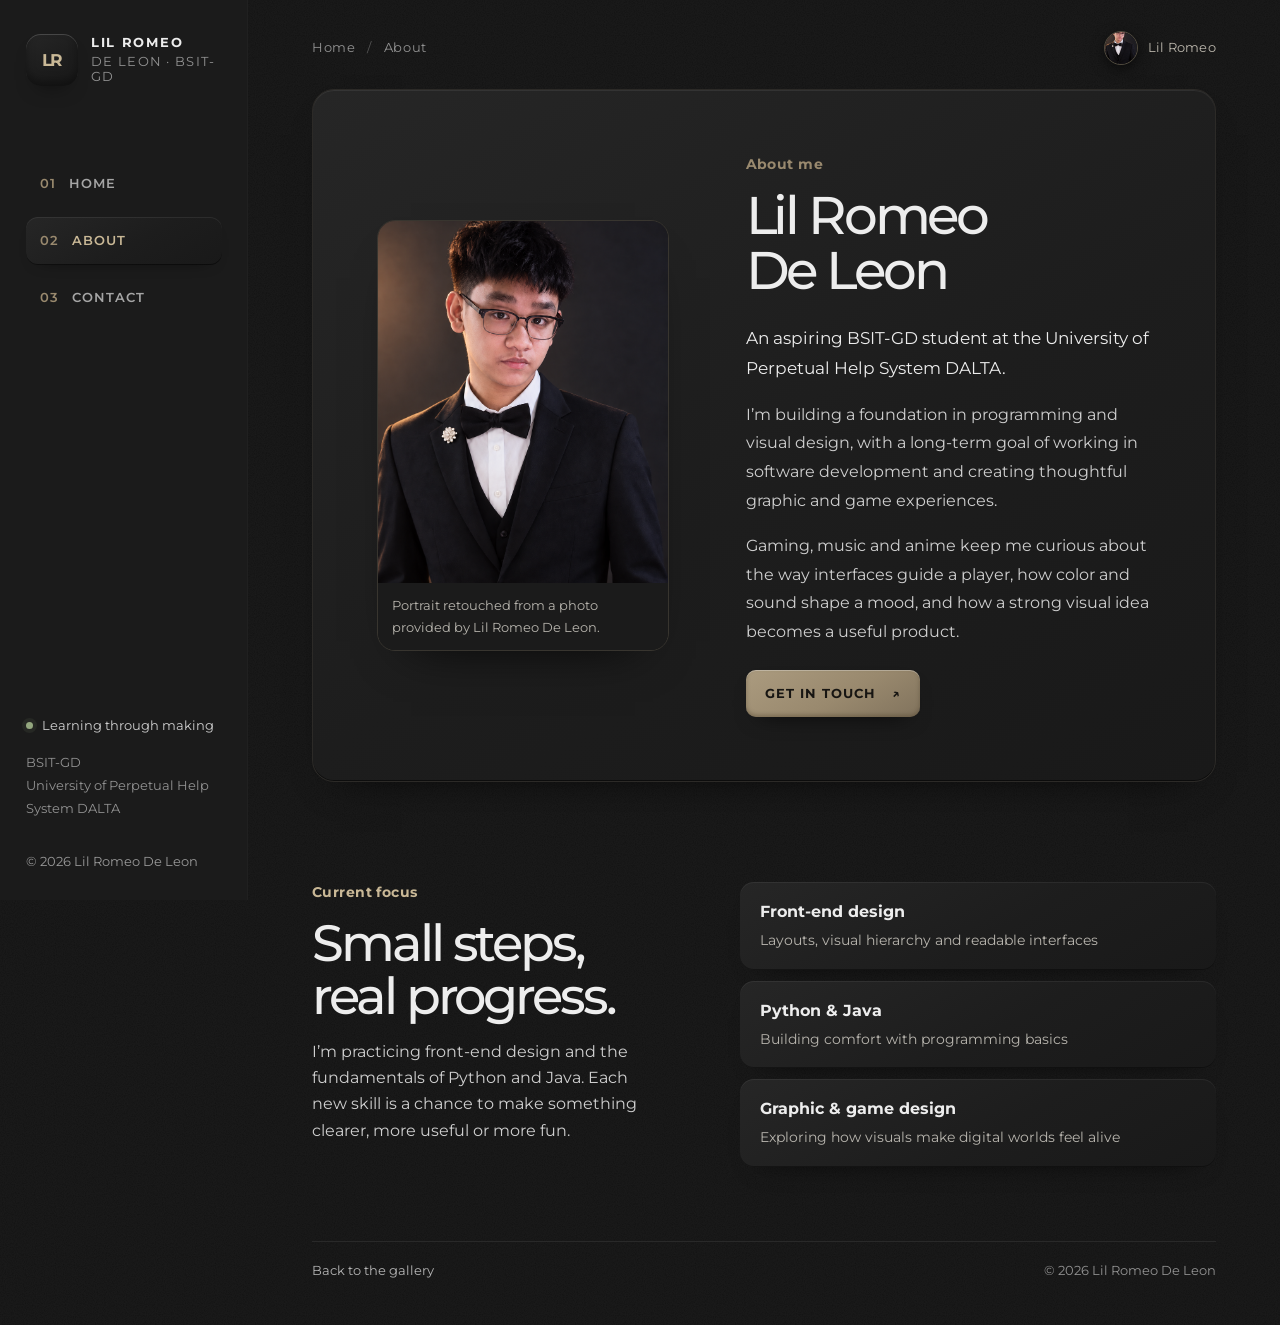
==== about/index.html @ e78fa307 "Build Lil Romeo De Leon portfolio" ====
<!doctype html>
<html lang="en">
<head>
  <meta charset="utf-8"><meta name="viewport" content="width=device-width, initial-scale=1"><meta name="theme-color" content="#121212">
  <meta name="description" content="Meet Lil Romeo De Leon, a BSIT-GD student at UPHSD exploring software and graphic design.">
  <meta property="og:type" content="website"><meta property="og:url" content="https://unorfl.github.io/DeLeonPortfolio/about/"><meta property="og:title" content="About — Lil Romeo De Leon"><meta property="og:description" content="An aspiring IT student learning through code, design and play.">
  <meta property="og:image" content="https://unorfl.github.io/DeLeonPortfolio/assets/images/lil-romeo-portrait.png"><meta property="og:image:alt" content="Lil Romeo De Leon looking directly at the camera">
  <meta name="twitter:card" content="summary_large_image"><meta name="twitter:image" content="https://unorfl.github.io/DeLeonPortfolio/assets/images/lil-romeo-portrait.png">
  <title>About — Lil Romeo De Leon</title>
  <link rel="icon" href="../assets/images/favicon.svg" type="image/svg+xml"><link rel="preconnect" href="https://fonts.googleapis.com"><link rel="preconnect" href="https://fonts.gstatic.com" crossorigin><link href="https://fonts.googleapis.com/css2?family=Montserrat:wght@400;500;600;700&display=swap" rel="stylesheet"><link rel="stylesheet" href="../assets/css/site.css">
</head>
<body>
  <a class="skip-link" href="#main">Skip to content</a>
  <div class="layout"><aside class="sidebar">
    <div class="sidebar-top"><a class="brand" href="../home/" aria-label="Lil Romeo De Leon, gallery home"><span class="brand-mark"><span class="brand-initials">LR</span></span><span class="brand-copy"><strong>LIL ROMEO</strong><small>DE LEON · BSIT-GD</small></span></a><button class="menu-toggle" type="button" aria-expanded="false" aria-controls="site-nav" aria-label="Open navigation"><span></span><span></span></button></div>
    <nav class="nav" id="site-nav" aria-label="Main navigation"><a class="nav-link" href="../home/"><span class="nav-number">01</span> Home</a><a class="nav-link active" href="../about/" aria-current="page"><span class="nav-number">02</span> About</a><a class="nav-link" href="../contact/"><span class="nav-number">03</span> Contact</a></nav>
    <div class="sidebar-bottom"><p class="availability"><span class="status-dot"></span> Learning through making</p><p class="sidebar-note">BSIT-GD<br>University of Perpetual Help System DALTA</p><span class="sidebar-copyright">© 2026 Lil Romeo De Leon</span></div>
  </aside>
  <main id="main" class="main-content page-main">
    <header class="topline"><span class="breadcrumb"><a href="../home/">Home</a> <span>/</span> About</span><a class="top-profile" href="../about/" aria-label="About Lil Romeo De Leon"><img src="../assets/images/lil-romeo-portrait.png" alt=""><span>Lil Romeo</span></a></header>
    <section class="about-hero about-hero-romeo clay-panel" data-reveal>
      <figure class="about-visual" data-reveal><img src="../assets/images/lil-romeo-portrait.png" alt="Lil Romeo De Leon in a black suit, looking directly at the camera" loading="eager"><figcaption>Portrait retouched from a photo provided by Lil Romeo De Leon.</figcaption></figure>
      <div class="about-copy" data-reveal><p class="eyebrow" data-reveal>About me</p><h1 data-reveal>Lil Romeo De Leon</h1>
        <p class="about-lede" data-reveal>An aspiring BSIT-GD student at the University of Perpetual Help System DALTA.</p>
        <p data-reveal>I’m building a foundation in programming and visual design, with a long-term goal of working in software development and creating thoughtful graphic and game experiences.</p>
        <p data-reveal>Gaming, music and anime keep me curious about the way interfaces guide a player, how color and sound shape a mood, and how a strong visual idea becomes a useful product.</p>
        <a class="button button-gold" data-reveal href="../contact/">Get in touch <span aria-hidden="true">↗</span></a>
      </div>
    </section>
    <section class="romeo-focus" data-reveal aria-labelledby="focus-title"><div><p class="eyebrow" data-reveal>Current focus</p><h2 data-reveal id="focus-title">Small steps, real progress.</h2><p data-reveal>I’m practicing front-end design and the fundamentals of Python and Java. Each new skill is a chance to make something clearer, more useful or more fun.</p></div>
      <div class="focus-list"><div data-reveal><strong>Front-end design</strong><span>Layouts, visual hierarchy and readable interfaces</span></div><div data-reveal><strong>Python &amp; Java</strong><span>Building comfort with programming basics</span></div><div data-reveal><strong>Graphic &amp; game design</strong><span>Exploring how visuals make digital worlds feel alive</span></div></div>
    </section>
    <footer class="site-footer"><a class="footer-name" href="../home/">Back to the gallery</a><p>© 2026 Lil Romeo De Leon</p></footer>
  </main></div><script src="../assets/js/site.js" defer></script>
</body>
</html>
---- assets/css/site.css ----
:root {
  color-scheme: dark;
  --bg: #121212;
  --side: #1b1b1b;
  --surface: #1c1c1c;
  --line: #292929;
  --text: #ededed;
  --soft: #cfcfcf;
  --muted: #a5a5a5;
  --dim: #929292;
  --accent: #99896e;
  --accent-hi: #c9b896;
  --clay-bg: linear-gradient(150deg, #262626 0%, #1d1d1d 55%, #191919 100%);
  --clay-shadow: inset 0 1px 0 rgba(255,255,255,.07), inset 0 -1px 0 rgba(0,0,0,.55), 0 18px 40px -28px rgba(0,0,0,.9);
  --clay-gold: linear-gradient(150deg, #ab9b7f 0%, #99896e 55%, #81735d 100%);
  --ease: cubic-bezier(.2,.7,.2,1);
  --gutter: clamp(22px, 5vw, 76px);
}

* { box-sizing: border-box; }
html { min-width: 320px; scroll-behavior: smooth; background: var(--bg); }
body {
  min-width: 320px;
  margin: 0;
  color: var(--text);
  background-color: var(--bg);
  background-image: url("data:image/svg+xml,%3Csvg xmlns='http://www.w3.org/2000/svg' width='160' height='160'%3E%3Cfilter id='n'%3E%3CfeTurbulence type='fractalNoise' baseFrequency='.9' numOctaves='2' stitchTiles='stitch'/%3E%3CfeColorMatrix values='0 0 0 0 1 0 0 0 0 1 0 0 0 0 1 0 0 0 .045 0'/%3E%3C/filter%3E%3Crect width='100%25' height='100%25' filter='url(%23n)'/%3E%3C/svg%3E");
  font-family: Montserrat, system-ui, sans-serif;
  font-size: 16px;
  line-height: 1.65;
  -webkit-font-smoothing: antialiased;
}
a { color: inherit; text-decoration: none; }
button { color: inherit; font: inherit; }
img { display: block; max-width: 100%; }
::selection { color: var(--bg); background: var(--accent-hi); }
:focus-visible { outline: 2px solid var(--accent-hi); outline-offset: 4px; }
.skip-link { position: fixed; z-index: 1000; top: 12px; left: 12px; padding: 10px 15px; transform: translateY(-160%); background: var(--accent-hi); color: #171512; border-radius: 8px; }
.skip-link:focus { transform: translateY(0); }

/* The shared frame, warm-metal accent and soft clay surfaces follow Carl's visual reference. */
.layout { min-height: 100vh; }
.sidebar {
  position: fixed;
  inset: 0 auto 0 0;
  z-index: 20;
  width: 248px;
  display: flex;
  flex-direction: column;
  padding: 34px 26px 26px;
  background: var(--side);
  box-shadow: inset -1px 0 0 rgba(255,255,255,.025);
}
.brand { display: flex; align-items: center; gap: 13px; min-width: 0; }
.brand-mark {
  width: 52px; height: 52px; flex: 0 0 auto;
  display: grid; place-items: center;
  border-radius: 15px;
  color: var(--accent-hi);
  background: var(--clay-bg);
  box-shadow: inset 0 1px 0 rgba(255,255,255,.17), inset 0 -5px 8px rgba(0,0,0,.36), 0 11px 23px -16px #000;
  font-size: 15px; font-weight: 700; letter-spacing: -.06em;
}
.brand-copy { display: grid; gap: 3px; line-height: 1.2; }
.brand-copy strong { font-size: 13px; letter-spacing: .13em; }
.brand-copy small { color: var(--dim); font-size: 13px; letter-spacing: .1em; }
.nav { display: grid; gap: 9px; margin-top: 74px; }
.nav-link {
  display: flex; align-items: center; gap: 13px;
  min-height: 48px; padding: 0 14px;
  color: var(--muted); border-radius: 12px;
  font-size: 13px; font-weight: 600; letter-spacing: .08em; text-transform: uppercase;
  transition: color .2s ease, background .2s ease, transform .2s ease, box-shadow .2s ease;
}
.nav-link:hover { color: var(--text); background: #222; transform: translateX(2px); }
.nav-link.active { color: var(--accent-hi); background: var(--clay-bg); box-shadow: inset 0 1px 0 rgba(255,255,255,.07), inset 0 -1px 0 rgba(0,0,0,.55), 0 7px 18px -15px #000; }
.nav-number { color: var(--accent); font-size: 13px; letter-spacing: .08em; }
.sidebar-bottom { margin-top: auto; }
.availability { display: flex; align-items: center; gap: 9px; margin: 0 0 15px; color: var(--soft); font-size: 13px; }
.status-dot { width: 7px; height: 7px; border-radius: 50%; background: #94a77f; box-shadow: 0 0 0 4px rgba(148,167,127,.09); }
.sidebar-note { margin: 0 0 28px; color: var(--dim); font-size: 13px; line-height: 1.75; }
.sidebar-copyright { color: #999; font-size: 13px; }
.menu-toggle { display: none; }

.main-content { max-width: 1800px; min-width: 0; margin-left: 248px; padding: 31px var(--gutter) 44px; }
.topline { display: flex; justify-content: space-between; align-items: center; gap: 18px; margin-bottom: 24px; min-height: 22px; color: var(--dim); font-size: 13px; letter-spacing: .05em; }
.breadcrumb span { padding: 0 8px; color: #555; }
.breadcrumb a:hover { color: var(--accent-hi); }
.topline-note { color: #8b8b8b; }
.clay-panel { background: var(--clay-bg); border: 1px solid #2c2a27; box-shadow: var(--clay-shadow); }

.hero { min-height: min(65vh, 610px); position: relative; display: flex; align-items: end; overflow: hidden; border-radius: 23px; isolation: isolate; }
.hero-image { position: absolute; z-index: -2; inset: 0; width: 100%; height: 100%; object-fit: cover; object-position: center 46%; }
.hero-shade { position: absolute; z-index: -1; inset: 0; background: linear-gradient(90deg, rgba(8,8,8,.89) 0%, rgba(8,8,8,.63) 42%, rgba(8,8,8,.1) 100%), linear-gradient(0deg, rgba(8,8,8,.55), transparent 55%); }
.hero-copy { max-width: 720px; padding: clamp(30px, 5.5vw, 78px); }
.eyebrow { margin: 0 0 13px; color: var(--accent-hi); font-size: 13px; font-weight: 700; letter-spacing: .12em; line-height: 1.5; }
.hero h1 { max-width: none; margin: 0; font-size: clamp(44px, 5.2vw, 72px); font-weight: 500; letter-spacing: -.065em; line-height: .99; white-space: nowrap; }
.hero-subtitle { max-width: 440px; margin: 20px 0 25px; color: #d2d2d2; font-size: clamp(16px, 1.35vw, 18px); }
.button { min-height: 47px; display: inline-flex; align-items: center; justify-content: center; gap: 16px; padding: 0 19px; border: 0; border-radius: 10px; font-size: 13px; font-weight: 700; letter-spacing: .08em; text-transform: uppercase; transition: transform .2s var(--ease), box-shadow .2s ease, filter .2s ease; }
.button:hover { transform: translateY(-2px); filter: brightness(1.06); }
.button-gold { color: #171512; background: var(--clay-gold); box-shadow: inset 0 1px 0 rgba(255,255,255,.3), inset 0 -2px 4px rgba(72,59,38,.42), 0 10px 24px -15px #000; }
.hero-credit { position: absolute; right: 20px; bottom: 18px; color: #dedede; font-size: 13px; }
.hero-credit:hover { color: white; }

.gallery-section { padding-top: clamp(66px, 8vw, 108px); }
.section-heading { display: grid; grid-template-columns: minmax(0,1fr) minmax(240px,.72fr); align-items: end; gap: 38px; margin-bottom: 28px; }
.section-heading .eyebrow { color: var(--accent); }
.section-heading h2, .about-copy h1, .contact-intro h1 { margin: 0; font-size: clamp(34px, 4.15vw, 57px); font-weight: 500; letter-spacing: -.06em; line-height: 1.04; text-wrap: balance; }
.section-intro { max-width: 420px; margin: 0 0 3px; color: var(--soft); font-size: 16px; line-height: 1.7; }
.filters { display: flex; flex-wrap: wrap; gap: 9px; margin: 0 0 24px; }
.filter-button { display: inline-flex; align-items: center; gap: 10px; min-height: 39px; padding: 0 14px; border: 1px solid #33302b; border-radius: 11px; color: #c1c1c1; background: var(--clay-bg); box-shadow: inset 0 1px 0 rgba(255,255,255,.06), 0 5px 13px -12px #000; font-size: 13px; font-weight: 600; cursor: pointer; transition: border-color .18s, color .18s, transform .18s, background .18s; }
.filter-button span { color: #999; font-size: 13px; }
.filter-button:hover { transform: translateY(-1px); color: var(--text); border-color: #574f41; }
.filter-button.active { color: #171512; border-color: transparent; background: var(--clay-gold); box-shadow: inset 0 1px 0 rgba(255,255,255,.28), inset 0 -2px 4px rgba(72,59,38,.3), 0 7px 17px -12px #000; }
.filter-button.active span { color: #352f25; }
.gallery-grid { display: grid; grid-template-columns: repeat(3, minmax(0,1fr)); grid-auto-rows: minmax(175px, 18vw); grid-auto-flow: dense; gap: 16px; }
.gallery-item { position: relative; min-width: 0; min-height: 195px; overflow: hidden; padding: 0; border: 1px solid #2e2c28; border-radius: 18px; background: var(--clay-bg); box-shadow: inset 0 1px 0 rgba(255,255,255,.07), 0 13px 30px -22px #000; cursor: zoom-in; text-align: left; isolation: isolate; transition: transform .28s var(--ease), border-color .25s ease, box-shadow .25s ease; }
.gallery-item:hover { z-index: 1; transform: translateY(-3px); border-color: #645742; box-shadow: inset 0 1px 0 rgba(255,255,255,.11), 0 18px 36px -23px #000; }
.gallery-item img { position: absolute; inset: 0; width: 100%; height: 100%; object-fit: cover; transition: transform .55s var(--ease), filter .3s ease; }
.gallery-item:hover img { transform: scale(1.045); }
.gallery-item::after { content: ""; position: absolute; inset: 42% 0 0; z-index: 0; pointer-events: none; background: linear-gradient(transparent, rgba(8,8,8,.83)); opacity: .93; }
.item-wide { grid-column: span 2; }
.item-tall { grid-row: span 2; }
.image-open { position: absolute; z-index: 1; top: 13px; right: 13px; width: 31px; height: 31px; display: grid; place-items: center; border: 1px solid rgba(255,255,255,.18); border-radius: 10px; color: white; background: rgba(18,18,18,.86); opacity: 0; transform: translateY(4px); transition: opacity .2s, transform .2s; }
.gallery-item:hover .image-open, .gallery-item:focus-visible .image-open { opacity: 1; transform: none; }
.image-caption { position: absolute; z-index: 1; inset: auto 17px 14px; display: grid; gap: 2px; }
.image-caption strong { color: #f3f3f3; font-size: 13px; font-weight: 600; }
.image-caption small { color: #dedede; font-size: 13px; }
.gallery-item[hidden] { display: none; }
.gallery-footnote { margin: 21px 0 0; color: #a1a1a1; font-size: 13px; }
.site-footer { display: flex; justify-content: space-between; gap: 18px; align-items: center; margin-top: 74px; padding-top: 18px; border-top: 1px solid #292929; color: #929292; font-size: 13px; }
.site-footer p { margin: 0; }
.footer-name { color: #b5b5b5; }
.footer-name:hover { color: var(--accent-hi); }

.page-main { min-height: 100vh; display: flex; flex-direction: column; }
.about-hero { display: grid; grid-template-columns: minmax(200px,.65fr) minmax(0,1fr); gap: clamp(32px, 6vw, 86px); align-items: center; min-height: 560px; padding: clamp(32px, 5vw, 72px); border-radius: 22px; }
.about-visual { width: min(100%, 360px); margin: auto; overflow: hidden; border: 1px solid #38352f; border-radius: 18px; background: #1a1a1a; box-shadow: inset 0 1px 0 rgba(255,255,255,.08), 0 24px 50px -34px #000; }
.about-visual img { display: block; width: 100%; height: auto; }
.contact-visual::after { content: ""; position: absolute; inset: 55% 0 0; background: linear-gradient(transparent, rgba(0,0,0,.78)); pointer-events: none; }
.about-visual figcaption, .contact-visual figcaption { position: absolute; z-index: 1; right: 15px; bottom: 13px; left: 15px; color: #eee; font-size: 13px; }
.about-visual a, .contact-visual a { color: var(--accent-hi); }
.about-copy { max-width: 690px; }
.about-copy .eyebrow, .contact-intro .eyebrow { color: var(--accent); }
.about-copy h1 { margin-bottom: 24px; }
.about-copy p:not(.eyebrow) { max-width: 630px; color: var(--soft); font-size: 16px; line-height: 1.8; }
.about-copy .about-lede { color: var(--text) !important; font-size: 17px !important; }
.about-copy .button { margin-top: 7px; }
.about-note { max-width: 720px; margin: auto; padding: 80px 0; }
.about-note h2 { margin: 0 0 12px; font-size: clamp(29px, 3.5vw, 44px); font-weight: 500; letter-spacing: -.055em; }
.about-note p:last-child { max-width: 560px; color: var(--soft); }
.contact-wrap { display: grid; grid-template-columns: minmax(0,1.05fr) minmax(320px,.95fr); gap: clamp(28px, 5vw, 70px); align-items: stretch; margin: clamp(38px, 8vh, 90px) auto; width: min(100%, 1100px); }
.contact-visual { position: relative; min-height: min(70vh, 680px); margin: 0; overflow: hidden; border-radius: 20px; background: #1a1a1a; }
.contact-visual img { position: absolute; inset: 0; width: 100%; height: 100%; object-fit: cover; }
.contact-content { display: flex; flex-direction: column; justify-content: center; gap: 22px; }
.contact-intro { padding-top: 0; }
.contact-intro h1 { margin-bottom: 18px; }
.contact-intro > p:last-child { max-width: 440px; color: var(--soft); }
.contact-card { padding: 24px clamp(22px,3vw,38px); border-radius: 18px; }
.contact-row { display: grid; gap: 7px; padding: 18px 0; border-bottom: 1px solid #34322e; }
.contact-row:last-of-type { border-bottom: 0; }
.contact-label { color: var(--accent-hi); font-size: 13px; font-weight: 700; letter-spacing: .18em; }
.contact-row a, .contact-row > span:last-child { color: var(--text); font-size: clamp(13px,1.4vw,16px); overflow-wrap: anywhere; }
.contact-row a { display: flex; justify-content: space-between; gap: 12px; }
.contact-row a:hover { color: var(--accent-hi); }
.contact-hint { margin: 7px 0 0; color: #a1a1a1; font-size: 13px; }

.lightbox { position: fixed; inset: 0; width: min(94vw, 1320px); max-width: none; max-height: 94svh; padding: 48px 68px 30px; overflow: visible; border: 1px solid #37332c; border-radius: 20px; color: var(--text); background: #171717; box-shadow: 0 30px 100px #000b; }
.lightbox::backdrop { background: rgba(0,0,0,.84); }
.lightbox figure { display: grid; place-items: center; gap: 15px; height: 100%; margin: 0; }
.lightbox figure img { width: 100%; height: min(74svh, 880px); object-fit: contain; }
.lightbox figcaption { width: 100%; display: flex; justify-content: space-between; align-items: center; gap: 18px; color: #ddd; font-size: 13px; }
.lightbox-source { color: var(--accent-hi); }
.lightbox-close, .lightbox-nav { position: absolute; z-index: 2; display: grid; place-items: center; border: 1px solid #45413a; border-radius: 12px; background: var(--clay-bg); box-shadow: inset 0 1px 0 rgba(255,255,255,.08), 0 8px 20px -15px #000; cursor: pointer; transition: transform .18s, color .18s, border-color .18s; }
.lightbox-close:hover, .lightbox-nav:hover { transform: translateY(-2px); color: var(--accent-hi); border-color: var(--accent); }
.lightbox-close { top: 14px; right: 14px; width: 39px; height: 39px; font-size: 26px; line-height: 1; }
.lightbox-nav { top: 50%; width: 42px; height: 42px; font-size: 18px; }
.lightbox-nav.previous { left: 13px; }
.lightbox-nav.next { right: 13px; }

@view-transition { navigation: auto; }
::view-transition-old(root) { animation: page-out .2s ease both; }
::view-transition-new(root) { animation: page-in .32s var(--ease) both; }
@keyframes page-out { to { opacity: 0; transform: translateY(-6px); } }
@keyframes page-in { from { opacity: 0; transform: translateY(9px); } to { opacity: 1; transform: none; } }
.fallback-vt main { animation: page-in .3s var(--ease) both; }
.fallback-vt.leaving main { animation: page-out .2s ease both; }

/* Carl's portrait anchors the navigation, About page, and shared link preview. */
.brand-mark { overflow: hidden; padding: 0; }
.brand-avatar { width: 100%; height: 100%; object-fit: cover; object-position: 50% 43%; }
.top-profile { display: inline-flex; align-items: center; gap: 10px; color: #bcb7ad; font-size: 13px; letter-spacing: .02em; transition: color .2s ease, transform .2s ease; }
.top-profile:hover { color: var(--accent-hi); transform: translateY(-1px); }
.top-profile img { width: 34px; height: 34px; border: 1px solid #514b3e; border-radius: 50%; object-fit: cover; object-position: 50% 43%; box-shadow: 0 4px 13px #0008; }
@media (max-width: 720px) {
  .brand-avatar { object-position: 50% 43%; }
  .topline { gap: 10px; }
  .top-profile { gap: 0; }
  .top-profile span { display: none; }
  .top-profile img { width: 34px; height: 34px; }
}

/* Quiet entrances echo the page change and keep the photo gallery from arriving all at once. */
.has-js [data-reveal] { opacity: 0; transform: translateY(16px); transition: opacity .55s var(--ease), transform .55s var(--ease); }
.has-js [data-reveal].revealed { opacity: 1; transform: none; }
.has-js .hero-image { animation: hero-picture 8s var(--ease) both; }
@keyframes hero-picture { from { transform: scale(1.045); } to { transform: scale(1); } }

@media (min-width: 1600px) { .gallery-grid { grid-auto-rows: 250px; } }
@media (max-width: 1050px) {
  .sidebar { width: 215px; padding-inline: 20px; }
  .main-content { margin-left: 215px; }
  .hero h1 { font-size: clamp(32px, 4.4vw, 46px); }
  .gallery-grid { grid-template-columns: repeat(2,minmax(0,1fr)); grid-auto-rows: minmax(190px, 25vw); }
  .item-wide { grid-column: span 2; }
  .item-tall { grid-row: span 1; }
  .about-hero { grid-template-columns: minmax(160px,.5fr) minmax(0,1fr); gap: 36px; }
  .about-hero { grid-template-columns: 1fr; align-items: start; gap: 0; }
  .about-hero .about-visual { width: min(100%, 440px); margin: 0 auto 40px; }
  .about-hero .about-copy { width: min(100%, 700px); margin-inline: auto; }
  .contact-wrap { grid-template-columns: minmax(0,1fr) minmax(0,1fr); gap: 28px; }
  .contact-visual { min-height: 560px; }
}
@media (max-width: 720px) {
  .sidebar { position: sticky; inset: 0 0 auto; width: auto; height: auto; padding: 12px 18px; }
  .sidebar-top { display: flex; align-items: center; justify-content: space-between; gap: 16px; }
  .brand-mark { width: 43px; height: 43px; border-radius: 13px; }
  .brand-copy strong { font-size: 13px; }
  .brand-copy small { font-size: 13px; }
  .menu-toggle { width: 43px; height: 43px; display: grid; align-content: center; justify-items: center; gap: 5px; border: 1px solid #302e29; border-radius: 12px; background: var(--clay-bg); box-shadow: inset 0 1px 0 rgba(255,255,255,.08), 0 6px 15px -12px #000; }
  .menu-toggle span { width: 17px; height: 1px; background: var(--accent-hi); transition: transform .2s; }
  .menu-toggle[aria-expanded="true"] span:first-child { transform: translateY(3px) rotate(45deg); }
  .menu-toggle[aria-expanded="true"] span:last-child { transform: translateY(-3px) rotate(-45deg); }
  .nav { display: none; margin: 13px 0 0; grid-template-columns: repeat(3,minmax(0,1fr)); gap: 7px; }
  .nav.open { display: grid; }
  .nav-link { justify-content: center; gap: 7px; min-height: 42px; padding: 0 6px; font-size: 13px; letter-spacing: .02em; }
  .sidebar-bottom { display: none; }
  .main-content { margin: 0; padding: 17px 18px 30px; }
  .topline { margin-bottom: 15px; font-size: 13px; }
  .topline-note { display: none; }
  .hero { min-height: min(72svh, 620px); border-radius: 18px; }
  .hero-copy { padding: 28px 24px 55px; }
  .hero h1 { font-size: clamp(21px, 6.8vw, 48px); }
  .hero-credit { bottom: 12px; right: 13px; font-size: 13px; }
  .section-heading { grid-template-columns: 1fr; gap: 12px; margin-bottom: 22px; }
  .section-heading h2 { font-size: clamp(33px, 9vw, 46px); }
  .section-intro { max-width: 580px; font-size: 16px; }
  .gallery-section { padding-top: 57px; }
  .filters { gap: 7px; margin-bottom: 17px; }
  .filter-button { min-height: 36px; padding: 0 11px; font-size: 13px; }
  .gallery-grid { grid-template-columns: repeat(2,minmax(0,1fr)); grid-auto-rows: minmax(150px, 43vw); gap: 10px; }
  .gallery-item { min-height: 150px; border-radius: 13px; }
  .gallery-item.item-wide { grid-column: span 2; }
  .gallery-item.item-tall { grid-row: span 1; }
  .image-caption { inset: auto 11px 10px; }
  .image-caption strong { font-size: 13px; }
  .image-caption small { font-size: 13px; }
  .image-open { width: 27px; height: 27px; top: 8px; right: 8px; opacity: 1; transform: none; }
  .site-footer { margin-top: 46px; font-size: 13px; }
  .about-hero { grid-template-columns: 1fr; gap: 28px; min-height: auto; padding: 28px 22px; border-radius: 17px; }
  .about-hero .about-visual { width: min(76vw, 310px); margin-bottom: 0; }
  .about-copy h1, .contact-intro h1 { font-size: clamp(36px,10vw,52px); }
  .about-copy p:not(.eyebrow) { font-size: 16px; }
  .about-note { padding: 55px 0 16px; }
  .contact-wrap { grid-template-columns: 1fr; gap: 24px; margin: 40px auto 36px; }
  .contact-visual { min-height: 0; height: min(88vw, 390px); }
  .contact-content { gap: 18px; }
  .contact-intro { padding: 0; }
  .contact-card { padding: 16px 20px; }
  .lightbox { width: calc(100vw - 20px); padding: 52px 43px 20px; border-radius: 15px; }
  .lightbox figure img { height: min(70svh, 760px); }
  .lightbox-nav { width: 34px; height: 34px; }
  .lightbox-nav.previous { left: 5px; }
  .lightbox-nav.next { right: 5px; }
  .lightbox figcaption { align-items: flex-start; flex-direction: column; gap: 4px; font-size: 13px; }
}
@media (max-width: 390px) {
  .gallery-grid { grid-template-columns: 1fr; grid-auto-rows: 64vw; }
  .gallery-item.item-wide { grid-column: span 1; }
  .filters { gap: 5px; }
  .filter-button { gap: 6px; padding-inline: 9px; }
  .site-footer { align-items: flex-start; flex-direction: column; gap: 4px; }
}
@media (prefers-reduced-motion: reduce) {
  *, *::before, *::after { scroll-behavior: auto !important; animation-duration: .01ms !important; animation-iteration-count: 1 !important; transition-duration: .01ms !important; }
  .has-js [data-reveal] { opacity: 1; transform: none; }
}

/* De Leon portfolio: keep the reference's charcoal clay palette, with an editorial split hero. */
.brand-initials { display:grid; place-items:center; width:100%; height:100%; font-size:17px; font-weight:700; letter-spacing:-.08em; }
.hero.hero-editorial {
  min-height:clamp(480px,62vh,660px); display:grid; grid-template-columns:minmax(270px,.9fr) minmax(300px,1.1fr);
  align-items:stretch; gap:clamp(26px,4vw,54px); padding:clamp(28px,4vw,54px); background:var(--clay-bg);
}
.hero-editorial .hero-copy { align-self:center; max-width:none; padding:12px 0 12px 10px; }
.hero-editorial .hero-copy .eyebrow { margin-bottom:20px; }
.hero-editorial h1 { white-space:normal; max-width:630px; font-size:clamp(46px,5vw,76px); line-height:.98; }
.hero-editorial .hero-subtitle { max-width:390px; margin:22px 0 26px; color:#d2d2d2; font-size:clamp(16px,1.4vw,18px); }
.hero-art { position:relative; min-height:390px; margin:0; overflow:hidden; border-radius:18px; background:#171615; box-shadow:inset 0 1px 0 rgba(255,255,255,.08),0 24px 50px -38px #000; }
.hero-editorial .hero-image { position:absolute; z-index:0; inset:0; width:100%; height:100%; object-fit:cover; object-position:center; border-radius:inherit; }
.hero-art figcaption { position:absolute; right:16px; bottom:15px; left:16px; display:flex; justify-content:space-between; align-items:center; gap:12px; padding:13px 15px; border-radius:10px; color:#f0eee9; background:rgba(15,15,15,.86); font-size:13px; }
.hero-art figcaption a { color:var(--accent-hi); }
.hero-art figcaption a:hover { color:#fff; }
.hero-aside { margin:32px 0 0; color:#b9b1a2; font-size:14px; line-height:1.5; }
.about-hero-romeo { grid-template-columns:minmax(240px,.72fr) minmax(0,1fr); }
.about-hero-romeo .about-visual { position:relative; width:min(100%,390px); }
.about-hero-romeo .about-visual img { width:100%; aspect-ratio:4/5; object-fit:cover; object-position:center 12%; }
.about-hero-romeo .about-visual figcaption { position:static; padding:12px 14px; color:#b7b4ad; font-size:13px; background:#1b1b1b; }
.romeo-focus { display:grid; grid-template-columns:minmax(260px,.85fr) minmax(0,1.15fr); gap:clamp(30px,6vw,82px); align-items:start; margin:clamp(56px,8vw,100px) auto 0; max-width:1100px; }
.romeo-focus h2 { max-width:480px; margin:0 0 16px; font-size:clamp(32px,4vw,52px); font-weight:500; letter-spacing:-.06em; line-height:1.04; }
.romeo-focus > div:first-child > p:last-child { max-width:460px; color:var(--soft); }
.focus-list { display:grid; gap:11px; }
.focus-list > div { display:grid; gap:4px; padding:17px 20px; border-radius:14px; background:var(--clay-bg); box-shadow:inset 0 1px 0 rgba(255,255,255,.06),inset 0 -1px 0 rgba(0,0,0,.4),0 14px 30px -24px #000; }
.focus-list strong { color:var(--text); font-size:16px; }
.focus-list span { color:#b8b5ae; font-size:14px; }
.contact-romeo { width:min(100%,1180px); }
.contact-romeo .contact-visual { border-radius:20px; }
.contact-romeo .contact-card { border-radius:18px; }
.contact-romeo .contact-intro h1 { max-width:520px; }
@media(max-width:1050px) {
  .hero.hero-editorial { grid-template-columns:minmax(235px,.9fr) minmax(260px,1.1fr); gap:24px; padding:30px; }
  .hero-art { min-height:350px; }
  .hero-editorial h1 { font-size:clamp(44px,5.5vw,64px); }
  .hero-art figcaption { right:18px; left:18px; }
}
@media(max-width:720px) {
  .hero.hero-editorial { grid-template-columns:1fr; gap:23px; padding:22px; }
  .hero-editorial .hero-copy { padding:6px 0 0; }
  .hero-editorial h1 { font-size:clamp(43px,10.5vw,62px); }
  .hero-aside { margin-top:20px; }
  .hero-art { min-height:0; height:min(70vw,390px); }
  .hero-art figcaption { right:9px; bottom:9px; left:9px; padding:10px 11px; flex-wrap:wrap; }
  .about-hero-romeo { grid-template-columns:1fr; }
  .about-hero-romeo .about-visual { width:min(76vw,310px); }
  .romeo-focus { grid-template-columns:1fr; gap:24px; margin-top:54px; }
}
@media(prefers-reduced-motion:reduce) {
  .has-js .hero-image { animation:none; }
}

.eyebrow { font-size:14px; letter-spacing:.03em; text-transform:none; }
.contact-label { font-size:14px; letter-spacing:.02em; text-transform:none; }

/* Full-bleed, landscape cover with a one-line name, as requested. */
.hero.home-cover { min-height:clamp(430px,64vh,610px); align-items:center; }
.home-cover .hero-image { object-position:center 48%; }
.home-cover .hero-shade { background:linear-gradient(90deg,rgba(8,8,8,.88) 0%,rgba(8,8,8,.66) 43%,rgba(8,8,8,.10) 100%),linear-gradient(0deg,rgba(8,8,8,.35),transparent 55%); }
.home-cover .hero-copy { max-width:100%; padding:clamp(30px,5.5vw,78px); }
.home-cover h1 { max-width:none; white-space:nowrap; font-size:clamp(38px,5.2vw,72px); }
.home-cover .hero-subtitle { max-width:480px; }
.home-cover .hero-credit { right:22px; bottom:18px; padding:4px 8px; border-radius:6px; background:rgba(0,0,0,.48); }
@media(max-width:1050px) {
  .hero.home-cover { min-height:460px; }
  .home-cover .hero-copy { padding:34px; }
  .home-cover h1 { font-size:clamp(34px,6vw,48px); }
}
@media(max-width:720px) {
  .hero.home-cover { min-height:420px; }
  .home-cover .hero-copy { padding:25px 22px; }
  .home-cover h1 { font-size:clamp(23px,6.5vw,28px); }
  .home-cover .hero-credit { right:12px; bottom:10px; font-size:12px; }
}
@media(max-width:390px) {
  .home-cover h1 { font-size:clamp(20px,6.1vw,24px); }
}
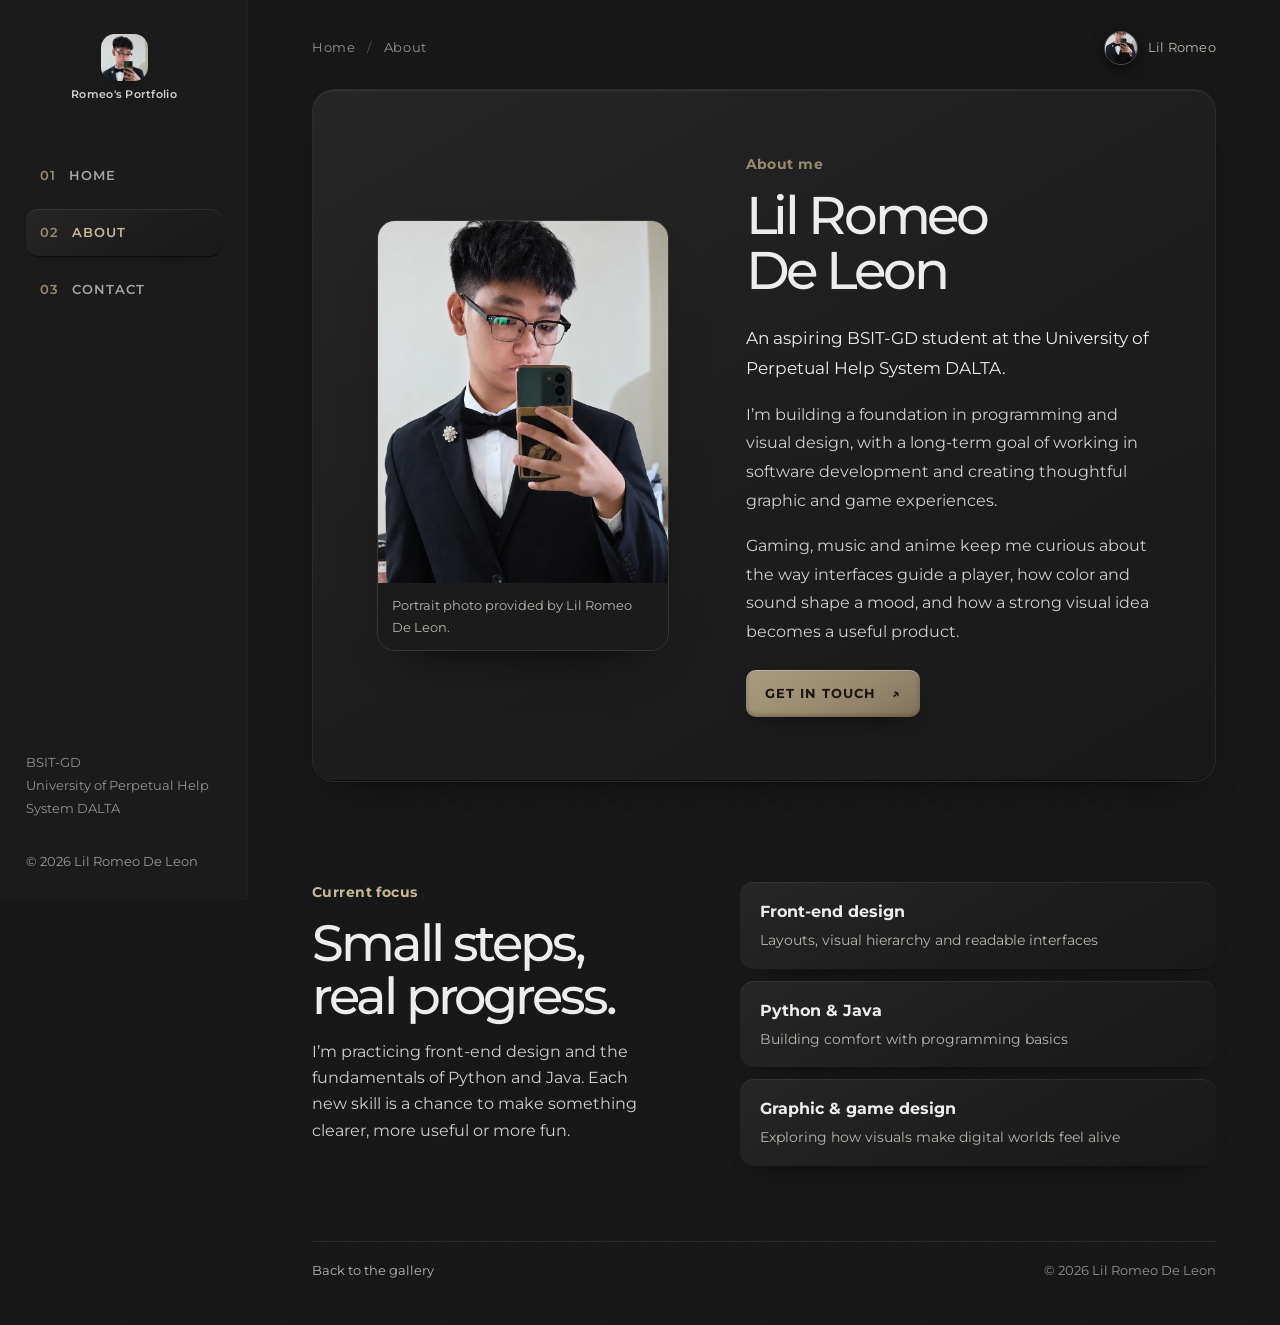
==== commit 0b8bf672: "Refresh identity, contact image, and quote art" ====
--- a/about/index.html
+++ b/about/index.html
@@ -4,7 +4,7 @@
   <meta charset="utf-8"><meta name="viewport" content="width=device-width, initial-scale=1"><meta name="theme-color" content="#121212">
   <meta name="description" content="Meet Lil Romeo De Leon, a BSIT-GD student at UPHSD exploring software and graphic design.">
   <meta property="og:type" content="website"><meta property="og:url" content="https://unorfl.github.io/DeLeonPortfolio/about/"><meta property="og:title" content="About — Lil Romeo De Leon"><meta property="og:description" content="An aspiring IT student learning through code, design and play.">
-  <meta property="og:image" content="https://unorfl.github.io/DeLeonPortfolio/assets/images/lil-romeo-portrait.png"><meta property="og:image:alt" content="Lil Romeo De Leon looking directly at the camera">
+  <meta property="og:image" content="https://unorfl.github.io/DeLeonPortfolio/assets/images/lil-romeo-portrait.png"><meta property="og:image:alt" content="Lil Romeo De Leon in a black suit">
   <meta name="twitter:card" content="summary_large_image"><meta name="twitter:image" content="https://unorfl.github.io/DeLeonPortfolio/assets/images/lil-romeo-portrait.png">
   <title>About — Lil Romeo De Leon</title>
   <link rel="icon" href="../assets/images/favicon.svg" type="image/svg+xml"><link rel="preconnect" href="https://fonts.googleapis.com"><link rel="preconnect" href="https://fonts.gstatic.com" crossorigin><link href="https://fonts.googleapis.com/css2?family=Montserrat:wght@400;500;600;700&display=swap" rel="stylesheet"><link rel="stylesheet" href="../assets/css/site.css">
@@ -12,14 +12,14 @@
 <body>
   <a class="skip-link" href="#main">Skip to content</a>
   <div class="layout"><aside class="sidebar">
-    <div class="sidebar-top"><a class="brand" href="../home/" aria-label="Lil Romeo De Leon, gallery home"><span class="brand-mark"><span class="brand-initials">LR</span></span><span class="brand-copy"><strong>LIL ROMEO</strong><small>DE LEON · BSIT-GD</small></span></a><button class="menu-toggle" type="button" aria-expanded="false" aria-controls="site-nav" aria-label="Open navigation"><span></span><span></span></button></div>
+    <div class="sidebar-top"><a class="brand" href="../home/" aria-label="Romeo's Portfolio, home"><span class="brand-mark"><img class="brand-avatar" src="../assets/images/lil-romeo-portrait.png" alt=""></span><span class="brand-copy"><span class="brand-title">Romeo's Portfolio</span></span></a><button class="menu-toggle" type="button" aria-expanded="false" aria-controls="site-nav" aria-label="Open navigation"><span></span><span></span></button></div>
     <nav class="nav" id="site-nav" aria-label="Main navigation"><a class="nav-link" href="../home/"><span class="nav-number">01</span> Home</a><a class="nav-link active" href="../about/" aria-current="page"><span class="nav-number">02</span> About</a><a class="nav-link" href="../contact/"><span class="nav-number">03</span> Contact</a></nav>
-    <div class="sidebar-bottom"><p class="availability"><span class="status-dot"></span> Learning through making</p><p class="sidebar-note">BSIT-GD<br>University of Perpetual Help System DALTA</p><span class="sidebar-copyright">© 2026 Lil Romeo De Leon</span></div>
+    <div class="sidebar-bottom"><p class="sidebar-note">BSIT-GD<br>University of Perpetual Help System DALTA</p><span class="sidebar-copyright">© 2026 Lil Romeo De Leon</span></div>
   </aside>
   <main id="main" class="main-content page-main">
     <header class="topline"><span class="breadcrumb"><a href="../home/">Home</a> <span>/</span> About</span><a class="top-profile" href="../about/" aria-label="About Lil Romeo De Leon"><img src="../assets/images/lil-romeo-portrait.png" alt=""><span>Lil Romeo</span></a></header>
     <section class="about-hero about-hero-romeo clay-panel" data-reveal>
-      <figure class="about-visual" data-reveal><img src="../assets/images/lil-romeo-portrait.png" alt="Lil Romeo De Leon in a black suit, looking directly at the camera" loading="eager"><figcaption>Portrait retouched from a photo provided by Lil Romeo De Leon.</figcaption></figure>
+      <figure class="about-visual" data-reveal><img src="../assets/images/lil-romeo-portrait.png" alt="Lil Romeo De Leon taking a mirror selfie in a black suit" loading="eager"><figcaption>Portrait photo provided by Lil Romeo De Leon.</figcaption></figure>
       <div class="about-copy" data-reveal><p class="eyebrow" data-reveal>About me</p><h1 data-reveal>Lil Romeo De Leon</h1>
         <p class="about-lede" data-reveal>An aspiring BSIT-GD student at the University of Perpetual Help System DALTA.</p>
         <p data-reveal>I’m building a foundation in programming and visual design, with a long-term goal of working in software development and creating thoughtful graphic and game experiences.</p>
--- a/assets/css/site.css
+++ b/assets/css/site.css
@@ -124,8 +124,8 @@
 .image-open { position: absolute; z-index: 1; top: 13px; right: 13px; width: 31px; height: 31px; display: grid; place-items: center; border: 1px solid rgba(255,255,255,.18); border-radius: 10px; color: white; background: rgba(18,18,18,.86); opacity: 0; transform: translateY(4px); transition: opacity .2s, transform .2s; }
 .gallery-item:hover .image-open, .gallery-item:focus-visible .image-open { opacity: 1; transform: none; }
 .image-caption { position: absolute; z-index: 1; inset: auto 17px 14px; display: grid; gap: 2px; }
-.image-caption strong { color: #f3f3f3; font-size: 13px; font-weight: 600; }
-.image-caption small { color: #dedede; font-size: 13px; }
+.image-caption strong { color: #f3f3f3; font-size: 15px; font-weight: 600; }
+.image-caption small { color: #dedede; font-size: 15px; }
 .gallery-item[hidden] { display: none; }
 .gallery-footnote { margin: 21px 0 0; color: #a1a1a1; font-size: 13px; }
 .site-footer { display: flex; justify-content: space-between; gap: 18px; align-items: center; margin-top: 74px; padding-top: 18px; border-top: 1px solid #292929; color: #929292; font-size: 13px; }
@@ -253,8 +253,8 @@
   .gallery-item.item-wide { grid-column: span 2; }
   .gallery-item.item-tall { grid-row: span 1; }
   .image-caption { inset: auto 11px 10px; }
-  .image-caption strong { font-size: 13px; }
-  .image-caption small { font-size: 13px; }
+  .image-caption strong { font-size: 15px; }
+  .image-caption small { font-size: 15px; }
   .image-open { width: 27px; height: 27px; top: 8px; right: 8px; opacity: 1; transform: none; }
   .site-footer { margin-top: 46px; font-size: 13px; }
   .about-hero { grid-template-columns: 1fr; gap: 28px; min-height: auto; padding: 28px 22px; border-radius: 17px; }
@@ -363,3 +363,18 @@
 @media(max-width:390px) {
   .home-cover h1 { font-size:clamp(20px,6.1vw,24px); }
 }
+
+/* Romeo's compact portrait lockup replaces the former two-line nameplate. */
+.sidebar .brand { flex-direction:column; align-items:center; justify-content:center; gap:7px; width:100%; margin-inline:auto; text-align:center; }
+.sidebar .brand-mark { width:47px; height:47px; border-radius:14px; }
+.sidebar .brand-avatar { width:100%; height:100%; object-fit:cover; object-position:50% 22%; }
+.sidebar .brand-copy { display:flex; justify-content:center; width:100%; line-height:1.1; }
+.sidebar .brand-title { display:block; max-width:100%; color:var(--soft); font-size:11px; font-weight:600; letter-spacing:.025em; white-space:nowrap; }
+.sidebar .nav { margin-top:52px; }
+@media(max-width:720px) {
+  .sidebar-top { position:relative; justify-content:center; min-height:68px; }
+  .sidebar .brand { width:auto; margin-inline:auto; gap:4px; }
+  .sidebar .brand-mark { width:42px; height:42px; border-radius:12px; }
+  .sidebar .brand-title { font-size:11px; }
+  .sidebar .menu-toggle { position:absolute; top:50%; right:0; transform:translateY(-50%); }
+}
